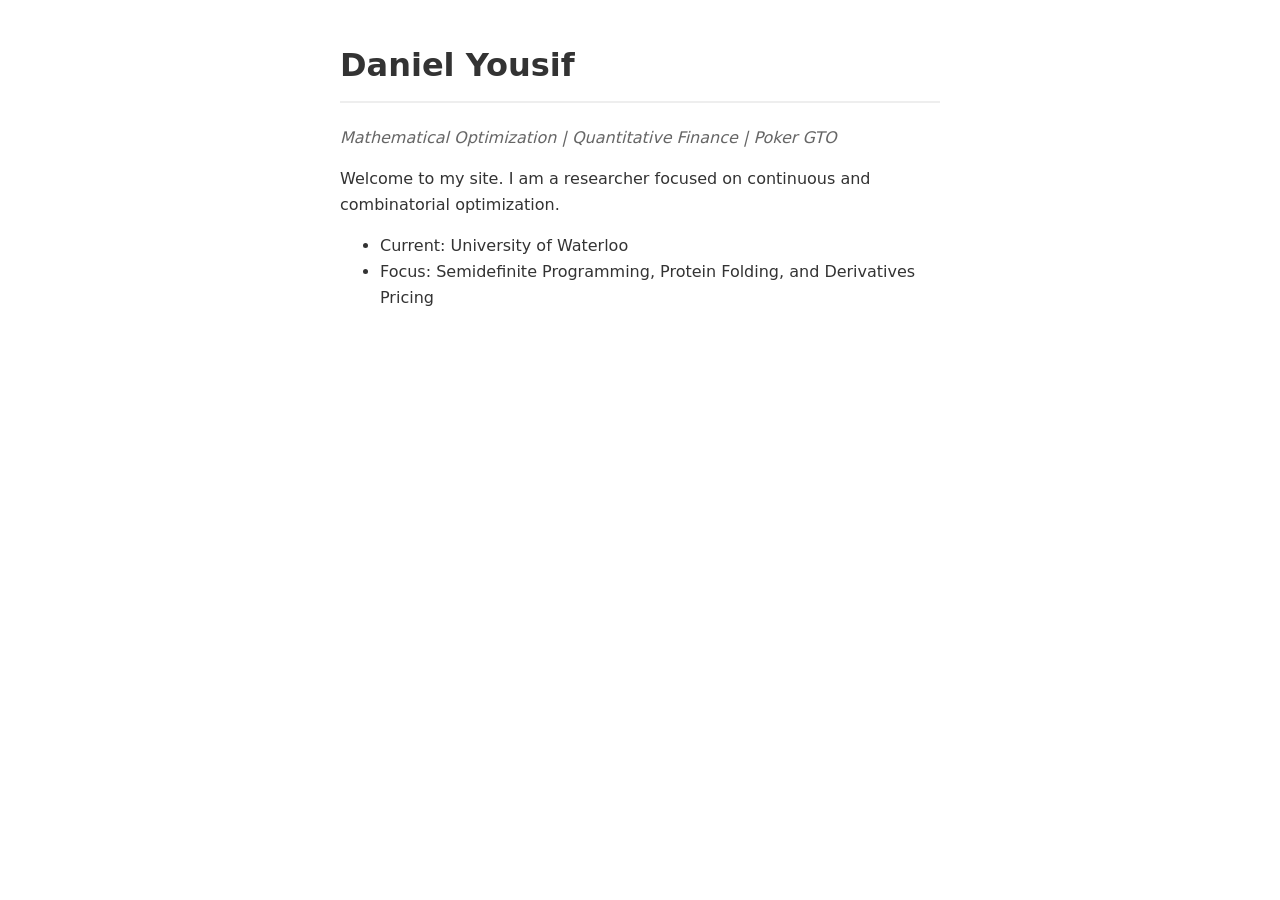
==== index.html @ b90c8426 "Initial deploy of portfolio site" ====
<!DOCTYPE html>
<html lang="en">
<head>
    <meta charset="UTF-8">
    <title>Daniel Yousif | Optimization & Quantitative Finance</title>
    <style>
        body { font-family: -apple-system, system-ui, sans-serif; line-height: 1.6; max-width: 600px; margin: 40px auto; padding: 0 20px; color: #333; }
        h1 { border-bottom: 2px solid #eee; padding-bottom: 10px; }
        .tag { color: #666; font-style: italic; }
    </style>
</head>
<body>
    <h1>Daniel Yousif</h1>
    <p class="tag">Mathematical Optimization | Quantitative Finance | Poker GTO</p>
    <p>Welcome to my site. I am a researcher focused on continuous and combinatorial optimization.</p>
    <ul>
        <li>Current: University of Waterloo</li>
        <li>Focus: Semidefinite Programming, Protein Folding, and Derivatives Pricing</li>
    </ul>
</body>
</html>
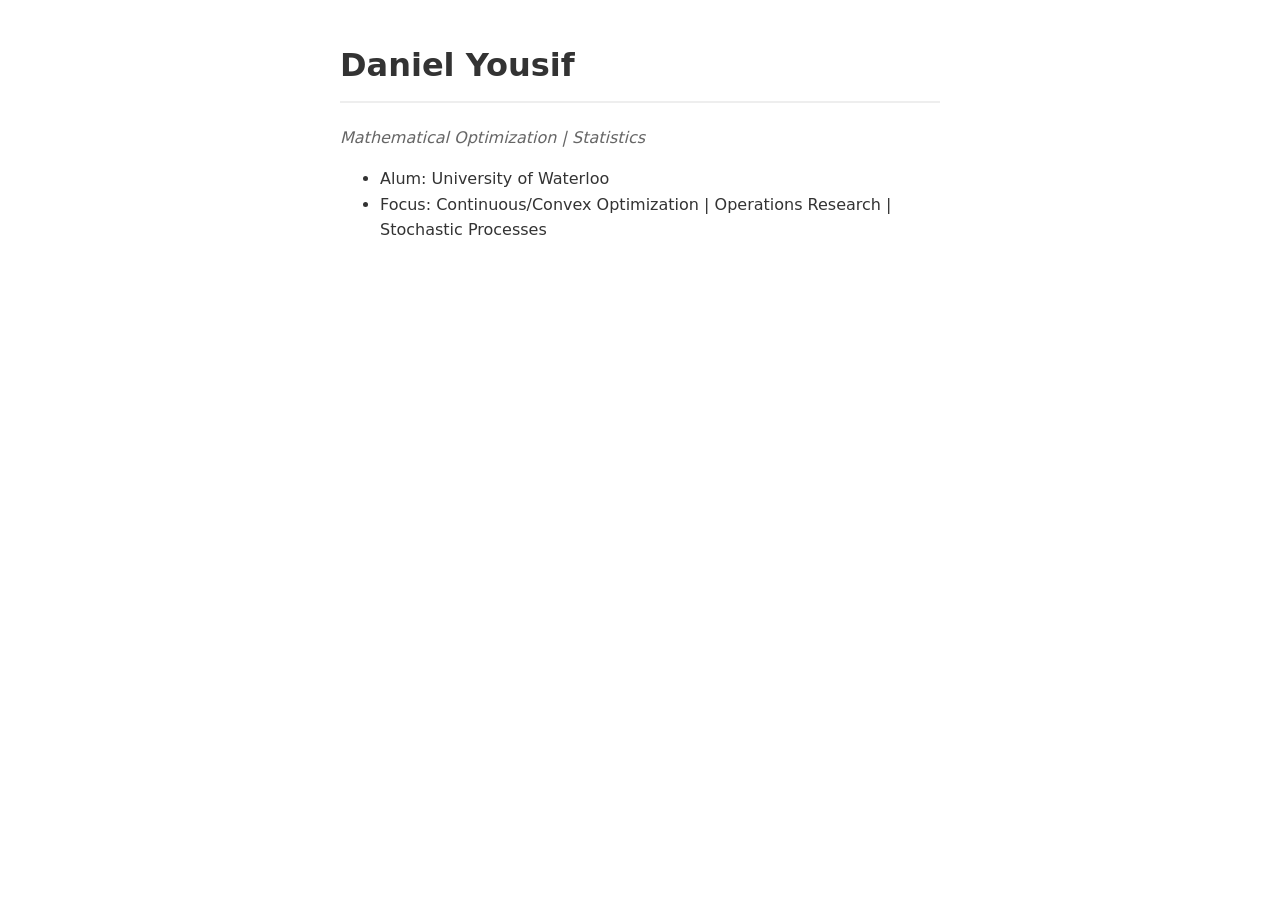
==== commit d85d9665: "Update: added my wildfire research project" ====
--- a/index.html
+++ b/index.html
@@ -2,7 +2,7 @@
 <html lang="en">
 <head>
     <meta charset="UTF-8">
-    <title>Daniel Yousif | Optimization & Quantitative Finance</title>
+    <title>Daniel Yousif | Optimization & Statistics</title>
     <style>
         body { font-family: -apple-system, system-ui, sans-serif; line-height: 1.6; max-width: 600px; margin: 40px auto; padding: 0 20px; color: #333; }
         h1 { border-bottom: 2px solid #eee; padding-bottom: 10px; }
@@ -11,11 +11,11 @@
 </head>
 <body>
     <h1>Daniel Yousif</h1>
-    <p class="tag">Mathematical Optimization | Quantitative Finance | Poker GTO</p>
-    <p>Welcome to my site. I am a researcher focused on continuous and combinatorial optimization.</p>
+    <p class="tag">Mathematical Optimization | Statistics </p>
+    <p></p>
     <ul>
-        <li>Current: University of Waterloo</li>
-        <li>Focus: Semidefinite Programming, Protein Folding, and Derivatives Pricing</li>
+        <li>Alum: University of Waterloo</li>
+        <li>Focus: Continuous/Convex Optimization | Operations Research | Stochastic Processes</li>
     </ul>
 </body>
 </html>
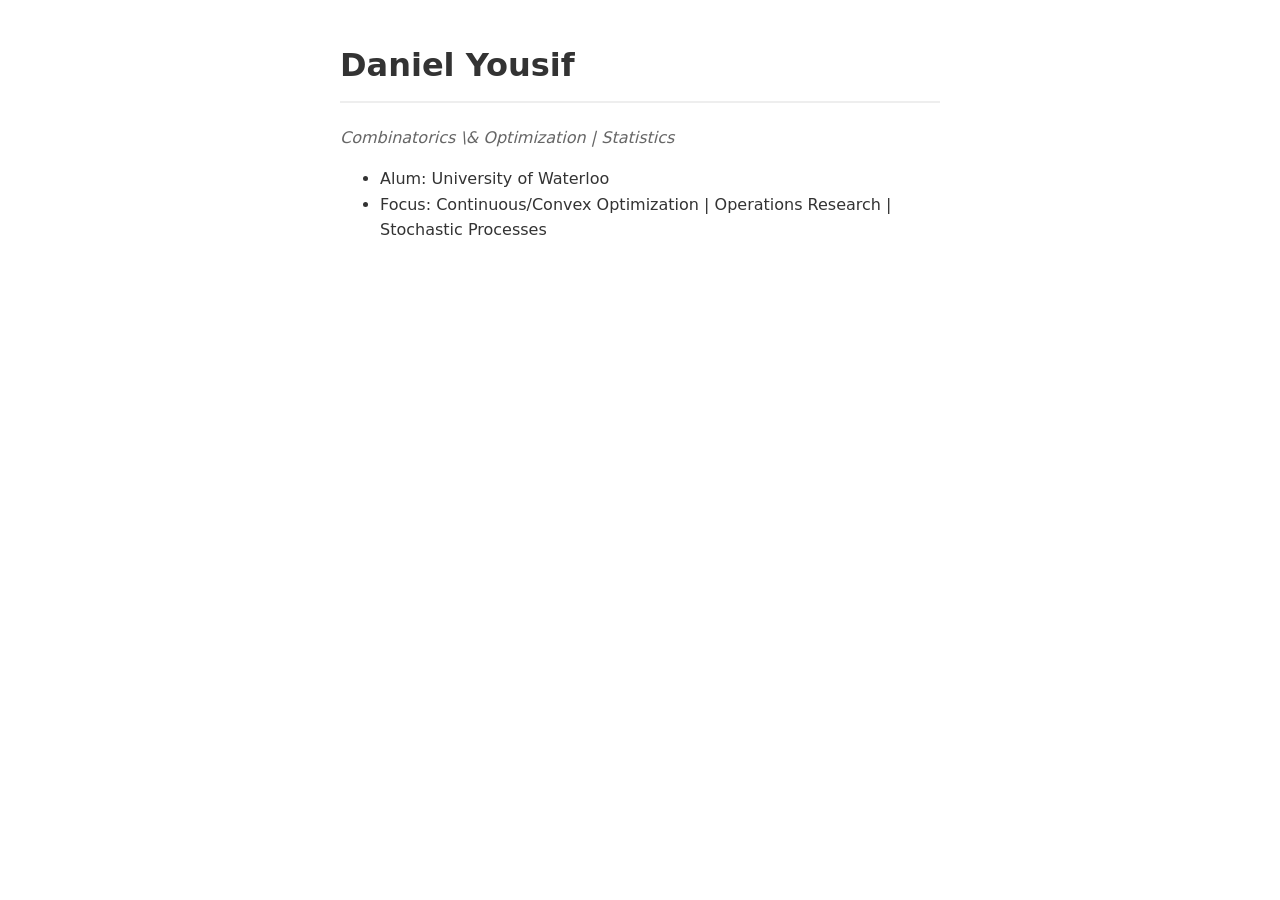
==== commit c4e82bfb: "new" ====
--- a/index.html
+++ b/index.html
@@ -2,7 +2,7 @@
 <html lang="en">
 <head>
     <meta charset="UTF-8">
-    <title>Daniel Yousif | Optimization & Statistics</title>
+    <title>Daniel Yousif |Combinatorics \& Optimization & Statistics</title>
     <style>
         body { font-family: -apple-system, system-ui, sans-serif; line-height: 1.6; max-width: 600px; margin: 40px auto; padding: 0 20px; color: #333; }
         h1 { border-bottom: 2px solid #eee; padding-bottom: 10px; }
@@ -11,7 +11,7 @@
 </head>
 <body>
     <h1>Daniel Yousif</h1>
-    <p class="tag">Mathematical Optimization | Statistics </p>
+    <p class="tag">Combinatorics \& Optimization | Statistics </p>
     <p></p>
     <ul>
         <li>Alum: University of Waterloo</li>
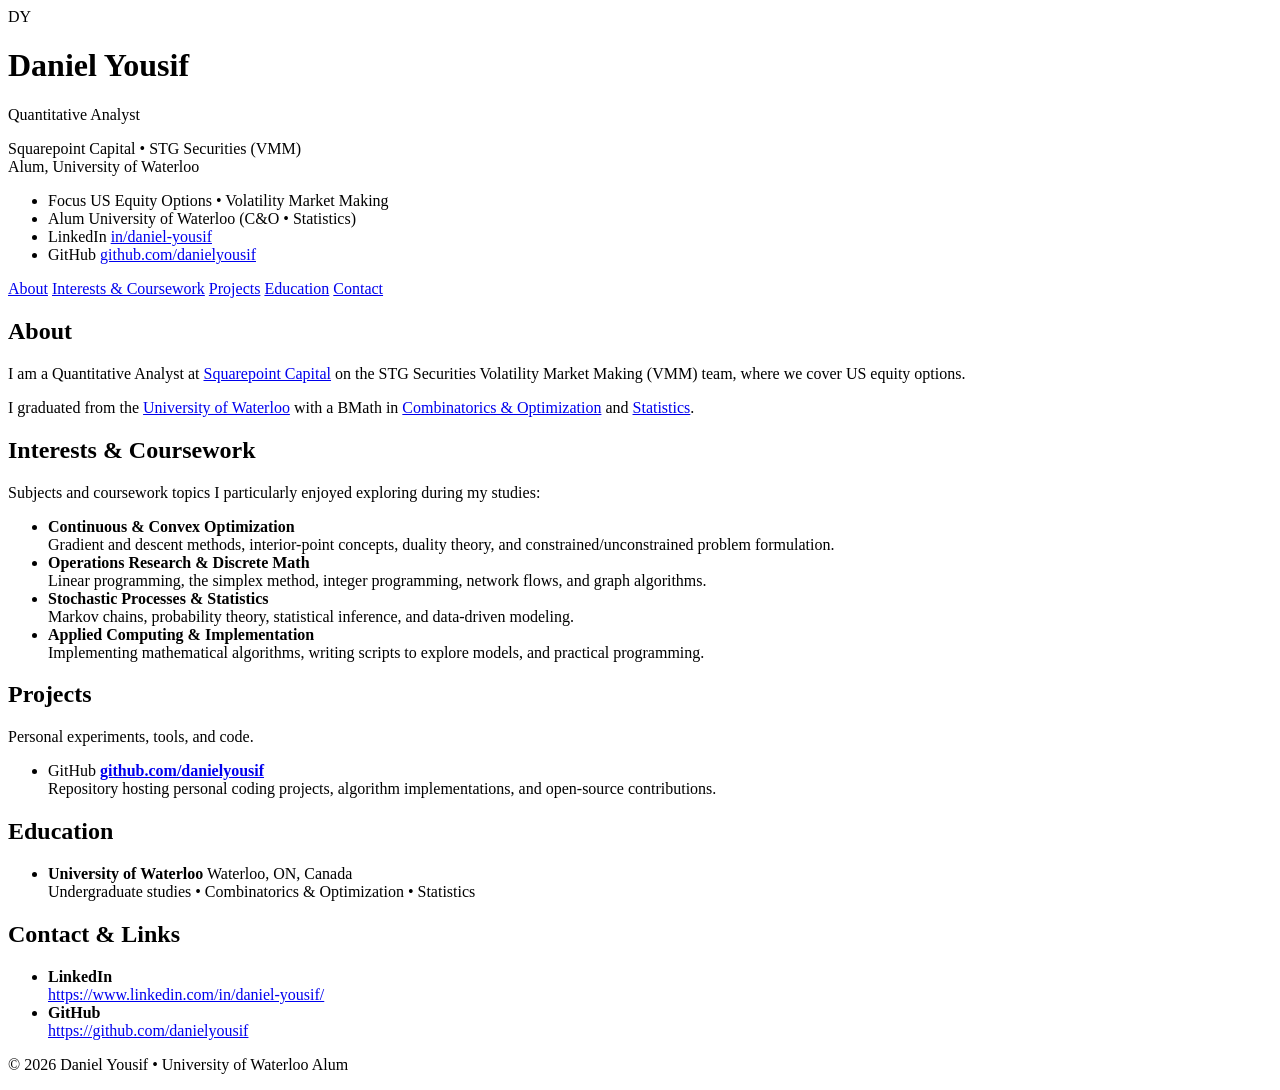
==== commit 16c28689: "hello" ====
--- a/index.html
+++ b/index.html
@@ -1,21 +1,116 @@
-<!DOCTYPE html>
+<!doctype html>
 <html lang="en">
 <head>
-    <meta charset="UTF-8">
-    <title>Daniel Yousif |Combinatorics \& Optimization & Statistics</title>
-    <style>
-        body { font-family: -apple-system, system-ui, sans-serif; line-height: 1.6; max-width: 600px; margin: 40px auto; padding: 0 20px; color: #333; }
-        h1 { border-bottom: 2px solid #eee; padding-bottom: 10px; }
-        .tag { color: #666; font-style: italic; }
-    </style>
+  <meta charset="utf-8">
+  <meta name="viewport" content="width=device-width, initial-scale=1">
+  <title>Daniel Yousif | Quantitative Analyst</title>
+  <meta name="description" content="Personal website of Daniel Yousif — Quantitative Analyst at Squarepoint Capital on the STG Securities Volatility Market Making (VMM) team. University of Waterloo Alum.">
+  <link rel="stylesheet" href="./css/style.css">
 </head>
 <body>
-    <h1>Daniel Yousif</h1>
-    <p class="tag">Combinatorics \& Optimization | Statistics </p>
-    <p></p>
-    <ul>
-        <li>Alum: University of Waterloo</li>
-        <li>Focus: Continuous/Convex Optimization | Operations Research | Stochastic Processes</li>
+
+<header class="hero">
+  <div class="hero-inner">
+    <div class="portrait-placeholder" title="Daniel Yousif">DY</div>
+    <div class="hero-text">
+      <h1>Daniel Yousif</h1>
+      <p class="title">Quantitative Analyst</p>
+      <p class="subtitle">Squarepoint Capital &bull; STG Securities (VMM)<br>Alum, University of Waterloo</p>
+      <ul class="contact">
+        <li><span class="lbl">Focus</span> US Equity Options &bull; Volatility Market Making</li>
+        <li><span class="lbl">Alum</span> University of Waterloo (C&amp;O &bull; Statistics)</li>
+        <li><span class="lbl">LinkedIn</span> <a href="https://www.linkedin.com/in/daniel-yousif/" target="_blank" rel="noopener noreferrer">in/daniel-yousif</a></li>
+        <li><span class="lbl">GitHub</span> <a href="https://github.com/danielyousif" target="_blank" rel="noopener noreferrer">github.com/danielyousif</a></li>
+      </ul>
+    </div>
+  </div>
+
+  <nav class="anchor-nav">
+    <a href="#about">About</a>
+    <a href="#interests">Interests &amp; Coursework</a>
+    <a href="#projects">Projects</a>
+    <a href="#education">Education</a>
+    <a href="#contact">Contact</a>
+  </nav>
+</header>
+
+<main>
+  <section id="about">
+    <h2>About</h2>
+    <p>
+      I am a Quantitative Analyst at <a href="https://www.squarepoint-capital.com/" target="_blank" rel="noopener noreferrer">Squarepoint Capital</a> on the 
+      STG Securities Volatility Market Making (VMM) team, where we cover US equity options.
+    </p>
+    <p>
+      I graduated from the <a href="https://uwaterloo.ca/" target="_blank" rel="noopener noreferrer">University of Waterloo</a> with a BMath in 
+      <a href="https://uwaterloo.ca/combinatorics-and-optimization/" target="_blank" rel="noopener noreferrer">Combinatorics &amp; Optimization</a> 
+      and <a href="https://uwaterloo.ca/statistics-and-actuarial-science/" target="_blank" rel="noopener noreferrer">Statistics</a>.
+    </p>
+  </section>
+
+  <section id="interests">
+    <h2>Interests &amp; Coursework</h2>
+    <p class="lede">Subjects and coursework topics I particularly enjoyed exploring during my studies:</p>
+    <ul class="students">
+      <li>
+        <strong>Continuous &amp; Convex Optimization</strong>
+        <div class="now">Gradient and descent methods, interior-point concepts, duality theory, and constrained/unconstrained problem formulation.</div>
+      </li>
+      <li>
+        <strong>Operations Research &amp; Discrete Math</strong>
+        <div class="now">Linear programming, the simplex method, integer programming, network flows, and graph algorithms.</div>
+      </li>
+      <li>
+        <strong>Stochastic Processes &amp; Statistics</strong>
+        <div class="now">Markov chains, probability theory, statistical inference, and data-driven modeling.</div>
+      </li>
+      <li>
+        <strong>Applied Computing &amp; Implementation</strong>
+        <div class="now">Implementing mathematical algorithms, writing scripts to explore models, and practical programming.</div>
+      </li>
     </ul>
+  </section>
+
+  <section id="projects">
+    <h2>Projects</h2>
+    <p class="lede">Personal experiments, tools, and code.</p>
+    <ul class="students">
+      <li>
+        <span class="tag">GitHub</span>
+        <strong><a href="https://github.com/danielyousif" target="_blank" rel="noopener noreferrer">github.com/danielyousif</a></strong>
+        <div class="now">Repository hosting personal coding projects, algorithm implementations, and open-source contributions.</div>
+      </li>
+    </ul>
+  </section>
+
+  <section id="education">
+    <h2>Education</h2>
+    <ul class="students">
+      <li>
+        <strong>University of Waterloo</strong> <span class="note">Waterloo, ON, Canada</span>
+        <div class="now">Undergraduate studies &bull; Combinatorics &amp; Optimization &bull; Statistics</div>
+      </li>
+    </ul>
+  </section>
+
+  <section id="contact">
+    <h2>Contact &amp; Links</h2>
+    <ul class="students">
+      <li>
+        <strong>LinkedIn</strong>
+        <div class="now"><a href="https://www.linkedin.com/in/daniel-yousif/" target="_blank" rel="noopener noreferrer">https://www.linkedin.com/in/daniel-yousif/</a></div>
+      </li>
+      <li>
+        <strong>GitHub</strong>
+        <div class="now"><a href="https://github.com/danielyousif" target="_blank" rel="noopener noreferrer">https://github.com/danielyousif</a></div>
+      </li>
+    </ul>
+  </section>
+</main>
+
+<footer>
+  <p>&copy; 2026 Daniel Yousif &bull; University of Waterloo Alum</p>
+</footer>
+
 </body>
 </html>
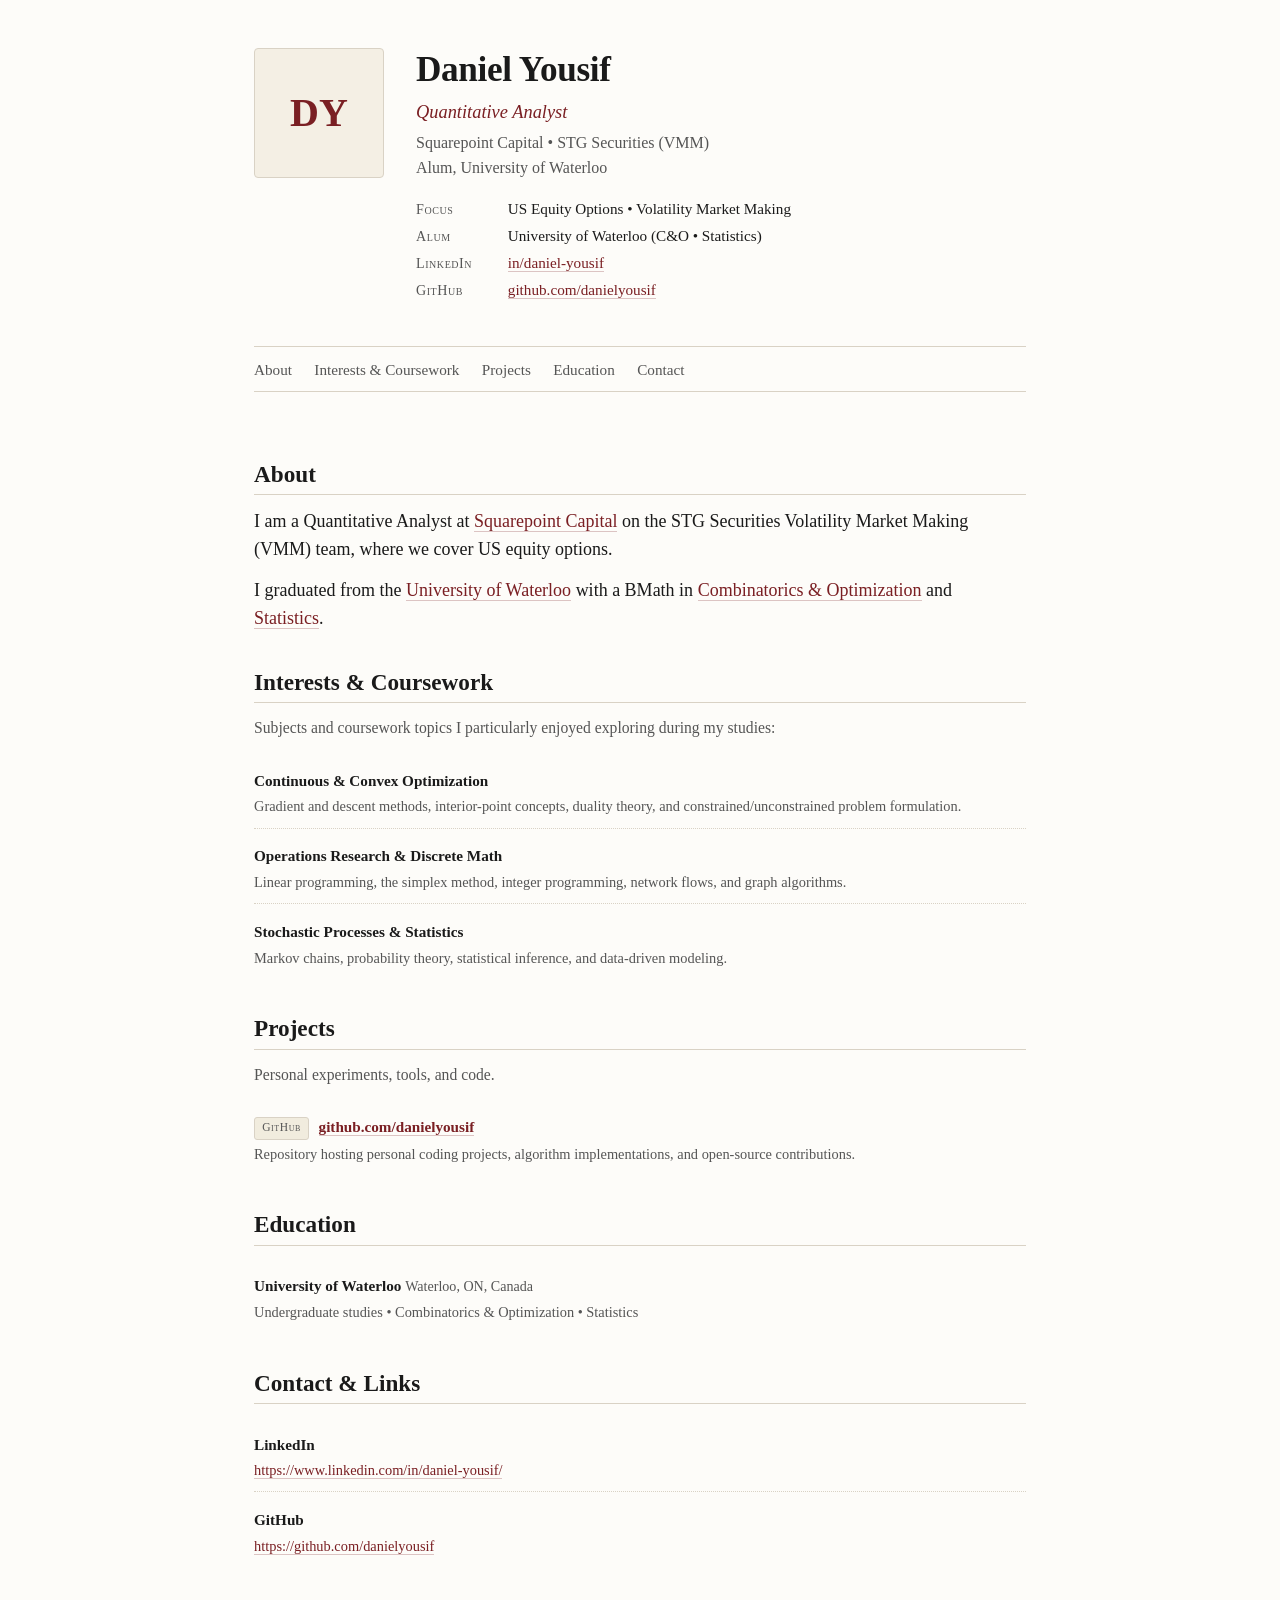
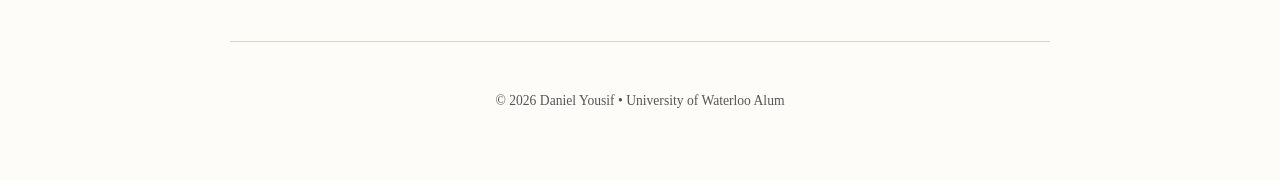
==== commit 90e2582f: "hello :-)" ====
--- a/index.html
+++ b/index.html
@@ -64,10 +64,6 @@
         <strong>Stochastic Processes &amp; Statistics</strong>
         <div class="now">Markov chains, probability theory, statistical inference, and data-driven modeling.</div>
       </li>
-      <li>
-        <strong>Applied Computing &amp; Implementation</strong>
-        <div class="now">Implementing mathematical algorithms, writing scripts to explore models, and practical programming.</div>
-      </li>
     </ul>
   </section>
 
--- a/css/style.css
+++ b/css/style.css
@@ -0,0 +1,268 @@
+:root {
+  --text: #1a1a1a;
+  --muted: #555555;
+  --rule: #d9d2c5;
+  --accent: #7a1f23;
+  --bg: #fdfcf9;
+  --link: #7a1f23;
+  --tag-bg: #f1ecde;
+  --max: 820px;
+}
+
+* {
+  box-sizing: border-box;
+}
+
+html {
+  scroll-behavior: smooth;
+}
+
+body {
+  margin: 0;
+  font-family: "Iowan Old Style", "Charter", "Palatino Linotype", Georgia, serif;
+  font-size: 18px;
+  line-height: 1.55;
+  color: var(--text);
+  background: var(--bg);
+  -webkit-font-smoothing: antialiased;
+}
+
+a {
+  color: var(--link);
+  text-decoration: none;
+  border-bottom: 1px solid rgba(122, 31, 35, 0.25);
+  transition: border-bottom-color 0.15s ease, color 0.15s ease;
+}
+
+a:hover {
+  border-bottom-color: var(--link);
+}
+
+h1, h2, h3, h4 {
+  font-weight: 600;
+  line-height: 1.25;
+}
+
+h1 {
+  font-size: 2.2rem;
+  margin: 0 0 0.4rem 0;
+  letter-spacing: -0.01em;
+}
+
+h2 {
+  font-size: 1.45rem;
+  margin: 2.2rem 0 0.6rem;
+  padding-bottom: 0.35rem;
+  border-bottom: 1px solid var(--rule);
+}
+
+h3 {
+  font-size: 1.1rem;
+  margin: 1.6rem 0 0.4rem;
+  color: var(--muted);
+}
+
+.hero {
+  max-width: var(--max);
+  margin: 0 auto;
+  padding: 3rem 1.5rem 1rem;
+}
+
+.hero-inner {
+  display: flex;
+  gap: 2rem;
+  align-items: flex-start;
+  flex-wrap: wrap;
+}
+
+.portrait {
+  width: 140px;
+  height: 140px;
+  border-radius: 4px;
+  object-fit: cover;
+  flex-shrink: 0;
+  border: 1px solid var(--rule);
+  background-color: var(--tag-bg);
+}
+
+.portrait-placeholder {
+  width: 130px;
+  height: 130px;
+  border-radius: 4px;
+  flex-shrink: 0;
+  border: 1px solid var(--rule);
+  background: #f4efe4;
+  display: flex;
+  align-items: center;
+  justify-content: center;
+  color: var(--accent);
+  font-size: 2.5rem;
+  font-weight: 600;
+  user-select: none;
+}
+
+.hero-text {
+  flex: 1;
+  min-width: 280px;
+}
+
+.title {
+  font-size: 1.15rem;
+  color: var(--accent);
+  margin: 0 0 0.25rem;
+  font-style: italic;
+}
+
+.subtitle {
+  color: var(--muted);
+  margin: 0 0 1rem;
+  font-size: 1rem;
+}
+
+.contact {
+  list-style: none;
+  padding: 0;
+  margin: 0 0 0.8rem;
+  font-size: 0.95rem;
+}
+
+.contact li {
+  margin: 0.2rem 0;
+}
+
+.contact .lbl {
+  display: inline-block;
+  width: 5.5rem;
+  color: var(--muted);
+  font-variant: small-caps;
+  letter-spacing: 0.04em;
+  font-size: 0.88rem;
+}
+
+.anchor-nav {
+  margin: 2rem 0 0;
+  padding: 0.65rem 0;
+  border-top: 1px solid var(--rule);
+  border-bottom: 1px solid var(--rule);
+  display: flex;
+  flex-wrap: wrap;
+  gap: 0.3rem 1.4rem;
+  font-size: 0.95rem;
+}
+
+.anchor-nav a {
+  border-bottom: none;
+  color: var(--muted);
+}
+
+.anchor-nav a:hover {
+  color: var(--link);
+}
+
+main {
+  max-width: var(--max);
+  margin: 0 auto;
+  padding: 1rem 1.5rem 3.5rem;
+}
+
+section {
+  margin-top: 1.8rem;
+}
+
+p {
+  margin: 0.8rem 0;
+}
+
+.lede {
+  color: var(--muted);
+  font-size: 0.98rem;
+}
+
+ul, ol {
+  padding-left: 1.4rem;
+}
+
+li {
+  margin: 0.35rem 0;
+}
+
+/* Academic dotted item list (matching Jochen's student list layout) */
+.item-list, .students {
+  list-style: none;
+  padding-left: 0;
+}
+
+.item-list li, .students li {
+  padding: 0.65rem 0;
+  border-bottom: 1px dotted var(--rule);
+  font-size: 0.95rem;
+}
+
+.item-list li:last-child, .students li:last-child {
+  border-bottom: none;
+}
+
+.item-list .name, .students strong {
+  font-weight: 600;
+  color: var(--text);
+}
+
+.item-list .note, .students .note {
+  color: var(--muted);
+  font-size: 0.88rem;
+}
+
+.item-list .desc, .students .now {
+  color: var(--muted);
+  font-size: 0.9rem;
+  margin-top: 0.25rem;
+  line-height: 1.45;
+}
+
+/* Badges / Tags */
+.tag, .badge {
+  display: inline-block;
+  font-size: 0.72rem;
+  font-variant: small-caps;
+  letter-spacing: 0.05em;
+  padding: 0.1rem 0.45rem;
+  margin-right: 0.35rem;
+  border: 1px solid var(--rule);
+  border-radius: 3px;
+  color: var(--muted);
+  background: var(--tag-bg);
+  vertical-align: 1px;
+}
+
+footer {
+  max-width: var(--max);
+  margin: 0 auto;
+  padding: 2.2rem 1.5rem 3.5rem;
+  border-top: 1px solid var(--rule);
+  text-align: center;
+  color: var(--muted);
+  font-size: 0.85rem;
+}
+
+@media (max-width: 600px) {
+  body {
+    font-size: 17px;
+  }
+  .hero {
+    padding: 2rem 1.2rem 0.8rem;
+  }
+  .portrait-placeholder, .portrait {
+    width: 100px;
+    height: 100px;
+    font-size: 2rem;
+  }
+  h1 {
+    font-size: 1.85rem;
+  }
+  .contact .lbl {
+    width: 4.5rem;
+  }
+  .anchor-nav {
+    gap: 0.3rem 0.9rem;
+  }
+}
